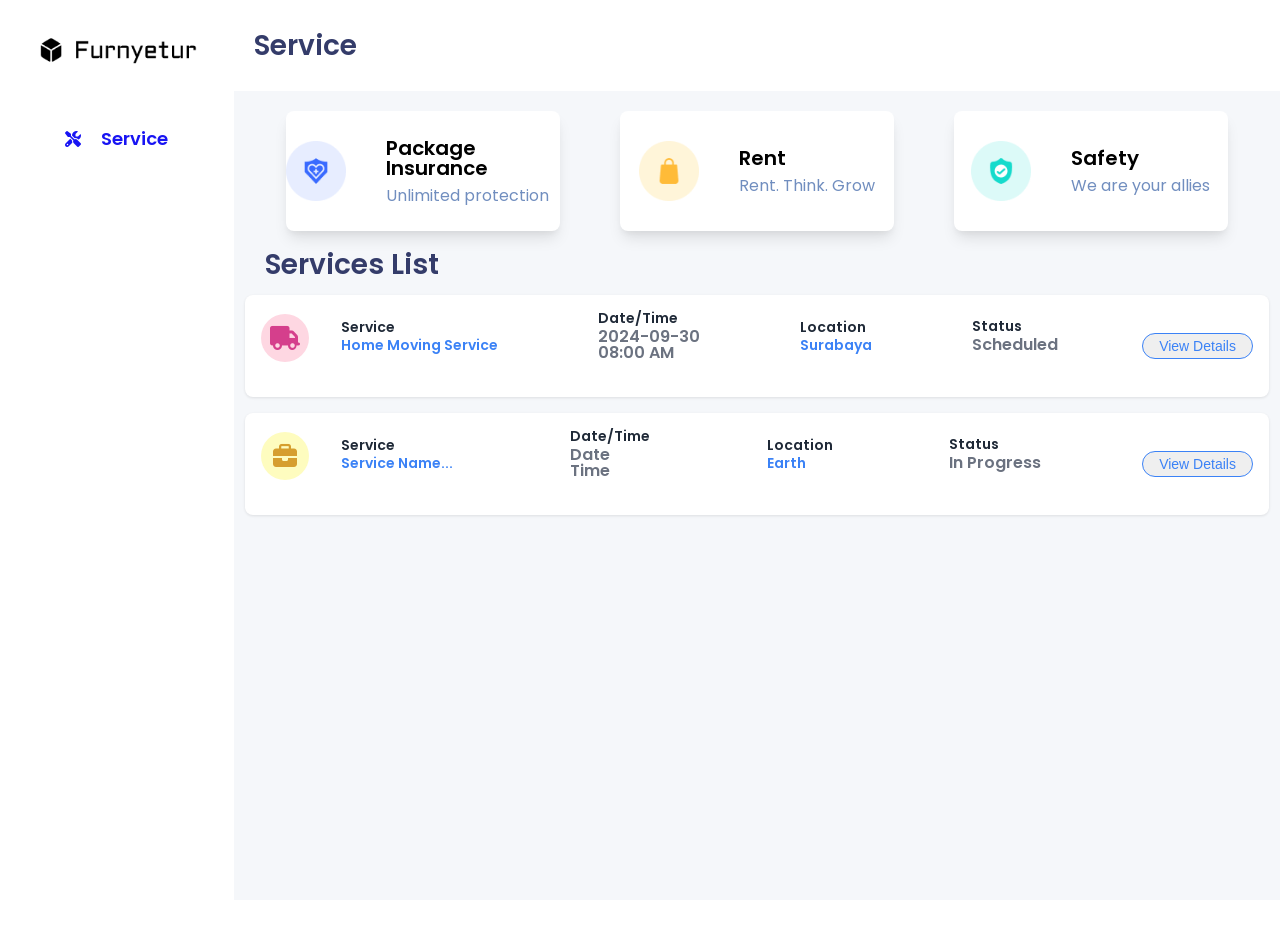
==== dashboard.html @ ea4fcfea "first-commit" ====
<!DOCTYPE html>
<html lang="en">

<head>
    <meta charset="UTF-8">
    <meta name="viewport" content="width=device-width, initial-scale=1.0">
    <link rel="preconnect" href="https://fonts.googleapis.com" />
    <link rel="preconnect" href="https://fonts.gstatic.com" crossorigin />
    <link rel="stylesheet" href="./css/reset.css">
    <link rel="stylesheet" href="https://cdnjs.cloudflare.com/ajax/libs/font-awesome/6.6.0/css/all.min.css"
        integrity="sha512-Kc323vGBEqzTmouAECnVceyQqyqdsSiqLQISBL29aUW4U/M7pSPA/gEUZQqv1cwx4OnYxTxve5UMg5GT6L4JJg=="
        crossorigin="anonymous" referrerpolicy="no-referrer" />
    <link
        href="https://fonts.googleapis.com/css2?family=Poppins:ital,wght@0,100;0,200;0,300;0,400;0,500;0,600;0,700;0,800;0,900;1,100;1,200;1,300;1,400;1,500;1,600;1,700;1,800;1,900&display=swap"
        rel="stylesheet" />
    <link rel="stylesheet" href="./css/fonts.css" />
    <link rel="stylesheet" href="./css/dashboard.style.css" />
    <title>Dashboard</title>
</head>

<body>
    <nav class="sidenav">
        <a href="">
            <img src="img/logo.png" alt="">
        </a>
        <div>
            <i class="fa-solid fa-screwdriver-wrench"></i>
            <p class="poppins-semibold">Service</p>
        </div>
    </nav>
    <section class="dashboard">
        <div class="dashboard-header">
            <h1 class="poppins-semibold">Service</h1>
        </div>
        <div class="dashboard-content">
            <div class="dashboard-top">
                <div class="dashboard-top-item">
                    <img src="/img/insurance.png" style="max-width: 60px; max-height: 60px;" alt="">
                    <div>
                        <h1 class="poppins-semibold" style="font-size: 20px;">Package Insurance</h1>
                        <p class="poppins-regular" style="color: #718EBF; margin-top: 10px;">Unlimited protection</p>
                    </div>
                </div>
                <div class="dashboard-top-item">
                    <img src="/img/rent.png" style="max-width: 60px; max-height: 60px;" alt="">
                    <div>
                        <h1 class="poppins-semibold" style="font-size: 20px;">Rent</h1>
                        <p class="poppins-regular" style="color: #718EBF; margin-top: 10px;">Rent. Think. Grow</p>
                    </div>
                </div>
                <div class="dashboard-top-item">
                    <img src="/img/safety.png" style="max-width: 60px; max-height: 60px;" alt="">
                    <div>
                        <h1 class="poppins-semibold" style="font-size: 20px;">Safety</h1>
                        <p class="poppins-regular" style="color: #718EBF; margin-top: 10px;">We are your allies</p>
                    </div>
                </div>
            </div>
            <div class="dashboard-bottom">
                <div class="services-container poppins-semibold">
                    <h1 class="services-title">Services List</h1>
                    <div class="service-card">
                        <div class="service-icon service-icon-pink">
                            <i class="fas fa-truck"></i>
                        </div>
                        <div class="service-content">
                            <div class="service-label">Service</div>
                            <div class="service-value">Home Moving Service</div>
                        </div>
                        <div class="service-content">
                            <div class="service-label">Date/Time</div>
                            <div class="service-value-gray">2024-09-30<br>08:00 AM</div>
                        </div>
                        <div class="service-content">
                            <div class="service-label">Location</div>
                            <div class="service-value">Surabaya</div>
                        </div>
                        <div class="service-content">
                            <div class="service-label">Status</div>
                            <div class="service-value-gray">Scheduled</div>
                        </div>
                        <div>
                            <button class="service-button">View Details</button>
                        </div>
                    </div>
                    <div class="service-card">
                        <div class="service-icon service-icon-yellow">
                            <i class="fas fa-briefcase"></i>
                        </div>
                        <div class="service-content">
                            <div class="service-label">Service</div>
                            <div class="service-value">Service Name...</div>
                        </div>
                        <div class="service-content">
                            <div class="service-label">Date/Time</div>
                            <div class="service-value-gray">Date<br>Time</div>
                        </div>
                        <div class="service-content">
                            <div class="service-label">Location</div>
                            <div class="service-value">Earth</div>
                        </div>
                        <div class="service-content">
                            <div class="service-label">Status</div>
                            <div class="service-value-gray">In Progress</div>
                        </div>
                        <div>
                            <button class="service-button">View Details</button>
                        </div>
                    </div>
                </div>
            </div>
        </div>
    </section>
</body>

</html>
---- css/fonts.css ----
.poppins-thin {
    font-family: "Poppins", system-ui;
    font-weight: 100;
    font-style: normal;
}

.poppins-extralight {
    font-family: "Poppins", system-ui;
    font-weight: 200;
    font-style: normal;
}

.poppins-light {
    font-family: "Poppins", system-ui;
    font-weight: 300;
    font-style: normal;
}

.poppins-regular {
    font-family: "Poppins", system-ui;
    font-weight: 400;
    font-style: normal;
}

.poppins-medium {
    font-family: "Poppins", system-ui;
    font-weight: 500;
    font-style: normal;
}

.poppins-semibold {
    font-family: "Poppins", system-ui;
    font-weight: 600;
    font-style: normal;
}

.poppins-bold {
    font-family: "Poppins", system-ui;
    font-weight: 700;
    font-style: normal;
}

.poppins-extrabold {
    font-family: "Poppins", system-ui;
    font-weight: 800;
    font-style: normal;
}

.poppins-black {
    font-family: "Poppins", system-ui;
    font-weight: 900;
    font-style: normal;
}

.poppins-thin-italic {
    font-family: "Poppins", system-ui;
    font-weight: 100;
    font-style: italic;
}

.poppins-extralight-italic {
    font-family: "Poppins", system-ui;
    font-weight: 200;
    font-style: italic;
}

.poppins-light-italic {
    font-family: "Poppins", system-ui;
    font-weight: 300;
    font-style: italic;
}

.poppins-regular-italic {
    font-family: "Poppins", system-ui;
    font-weight: 400;
    font-style: italic;
}

.poppins-medium-italic {
    font-family: "Poppins", system-ui;
    font-weight: 500;
    font-style: italic;
}

.poppins-semibold-italic {
    font-family: "Poppins", system-ui;
    font-weight: 600;
    font-style: italic;
}

.poppins-bold-italic {
    font-family: "Poppins", system-ui;
    font-weight: 700;
    font-style: italic;
}

.poppins-extrabold-italic {
    font-family: "Poppins", system-ui;
    font-weight: 800;
    font-style: italic;
}

.poppins-black-italic {
    font-family: "Poppins", system-ui;
    font-weight: 900;
    font-style: italic;
}
---- css/dashboard.style.css ----
body {
    display: flex;
    overflow: hidden;
}

.sidenav {
    width: 200px;
    height: 100vh;
    padding: 20px;
}

.sidenav a {
    height: 60px;
    display: flex;
    align-items: center;
    justify-content: center;
}

.sidenav img {
    max-width: 160px;
}

.sidenav div {
    margin-top: 50px;
    display: flex;
    align-items: center;
    justify-content: center;
    gap: 20px;
    color: #1814F3;
}

.sidenav div p {
    font-size: 18px;
    text-align: center;
}

.dashboard {
    width: calc(100vw - 200px);
    height: 100vh;
    display: flex;
    align-items: center;
    justify-content: center;
    flex-direction: column;
    background: white;
}

.dashboard-header {
    width: 100%;
    height: 60px;
    display: flex;
    align-items: center;
    margin: 20px;
}

.dashboard-header h1 {
    font-size: 28px;
    color: #343C6A;
    margin-left: 20px;
}

.dashboard-content {
    width: 100%;
    height: 100%;
    background: #F5F7FA;
    padding: 20px 0;
}

.dashboard-top {
    height: 120px;
    width: 90%;
    display: grid;
    grid-template-columns: repeat(3, 1fr);
    grid-template-rows: 1fr;
    grid-column-gap: 60px;
    grid-row-gap: 20px;
    margin: 0 auto;
}

.dashboard-top-item:nth-child(1) {
    grid-area: 1 / 1 / 2 / 2;
    background: white;
    border-radius: 0.5em;
    box-shadow: 0 10px 15px -3px rgba(0, 0, 0, 0.1), 0 4px 6px -2px rgba(0, 0, 0, 0.05);
    display: flex;
    justify-content: center;
    align-items: center;
    gap: 40px;
}

.dashboard-top-item:nth-child(2) {
    grid-area: 1 / 2 / 2 / 3;
    background: white;
    border-radius: 0.5em;
    box-shadow: 0 10px 15px -3px rgba(0, 0, 0, 0.1), 0 4px 6px -2px rgba(0, 0, 0, 0.05);
    display: flex;
    justify-content: center;
    align-items: center;
    gap: 40px;
}

.dashboard-top-item:nth-child(3) {
    grid-area: 1 / 3 / 2 / 4;
    background: white;
    border-radius: 0.5em;
    box-shadow: 0 10px 15px -3px rgba(0, 0, 0, 0.1), 0 4px 6px -2px rgba(0, 0, 0, 0.05);
    display: flex;
    justify-content: center;
    align-items: center;
    gap: 40px;
}

.dashboard-bottom h1 {
    font-size: 28px;
    color: #343C6A;
    margin-left: 20px;
    margin-top: 20px;
}

.service {
    display: flex;
    align-items: center;
    border: 1px solid #eee;
    padding: 1rem;
    margin-bottom: 1rem;
    border-radius: 5px;
}

.service-icon {
    width: 40px;
    height: 40px;
    margin-right: 1rem;
}

.service-details {
    flex-grow: 1;
}

.detail-row {
    display: flex;
    justify-content: space-between;
    margin-bottom: 0.5rem;
}

.detail-label {
    font-weight: bold;
}

.view-details-button {
    background-color: #5c6ac4;
    color: white;
    border: none;
    padding: 0.5rem 1rem;
    border-radius: 5px;
    cursor: pointer;
}

.services-container {
    max-width: 1024px;
    margin: 0 auto;
}
.services-title {
    font-size: 1.25rem;
    font-weight: 600;
    color: #1f2937;
    margin-bottom: 16px;
}
.service-card {
    background-color: #ffffff;
    border-radius: 0.5rem;
    box-shadow: 0 1px 3px rgba(0, 0, 0, 0.1);
    padding: 16px;
    margin-bottom: 16px;
    display: flex;
    align-items: center;
    flex-wrap: wrap;
}
.service-icon {
    width: 48px;
    height: 48px;
    border-radius: 50%;
    display: flex;
    align-items: center;
    justify-content: center;
    margin-bottom: 16px;
}
.service-icon-pink {
    background-color: #fed7e2;
}
.service-icon-yellow {
    background-color: #fefcbf;
}
.service-icon i {
    font-size: 1.5rem;
}
.service-icon-pink i {
    color: #d53f8c;
}
.service-icon-yellow i {
    color: #d69e2e;
}
.service-content {
    margin-left: 16px;
    flex-grow: 1;
    min-width: 150px;
    margin-bottom: 16px;
}
.service-content div {
    margin-bottom: 4px;
}
.service-label {
    font-size: 0.875rem;
    font-weight: 600;
    color: #1f2937;
}
.service-value {
    font-size: 0.875rem;
    color: #3b82f6;
}
.service-value-gray {
    color: #6b7280;
}
.service-button {
    color: #3b82f6;
    border: 1px solid #3b82f6;
    border-radius: 9999px;
    padding: 4px 16px;
    font-size: 0.875rem;
    cursor: pointer;
    margin-left: auto;
}

@media (max-width: 1080px) {
    .sidenav {
        display: none;
    }

    .dashboard {
        width: 100vw;
    }

    .dashboard-top {
        height: auto;
        width: 90%;
        grid-template-columns: 1fr;
        grid-template-rows: repeat(3, 1fr);
    }

    .dashboard-top-item:nth-child(1) {
        grid-area: 1 / 1 / 2 / 2;
        padding: 20px;
    }

    .dashboard-top-item:nth-child(2) {
        grid-area: 2 / 1 / 3 / 2;
        padding: 20px;
    }

    .dashboard-top-item:nth-child(3) {
        grid-area: 3 / 1 / 4 / 2;
        padding: 20px;
    }

    .service-card {
        flex-wrap: nowrap;
    }
    .service-icon {
        margin-bottom: 0;
    }
    .service-content {
        margin-bottom: 0;
    }
}
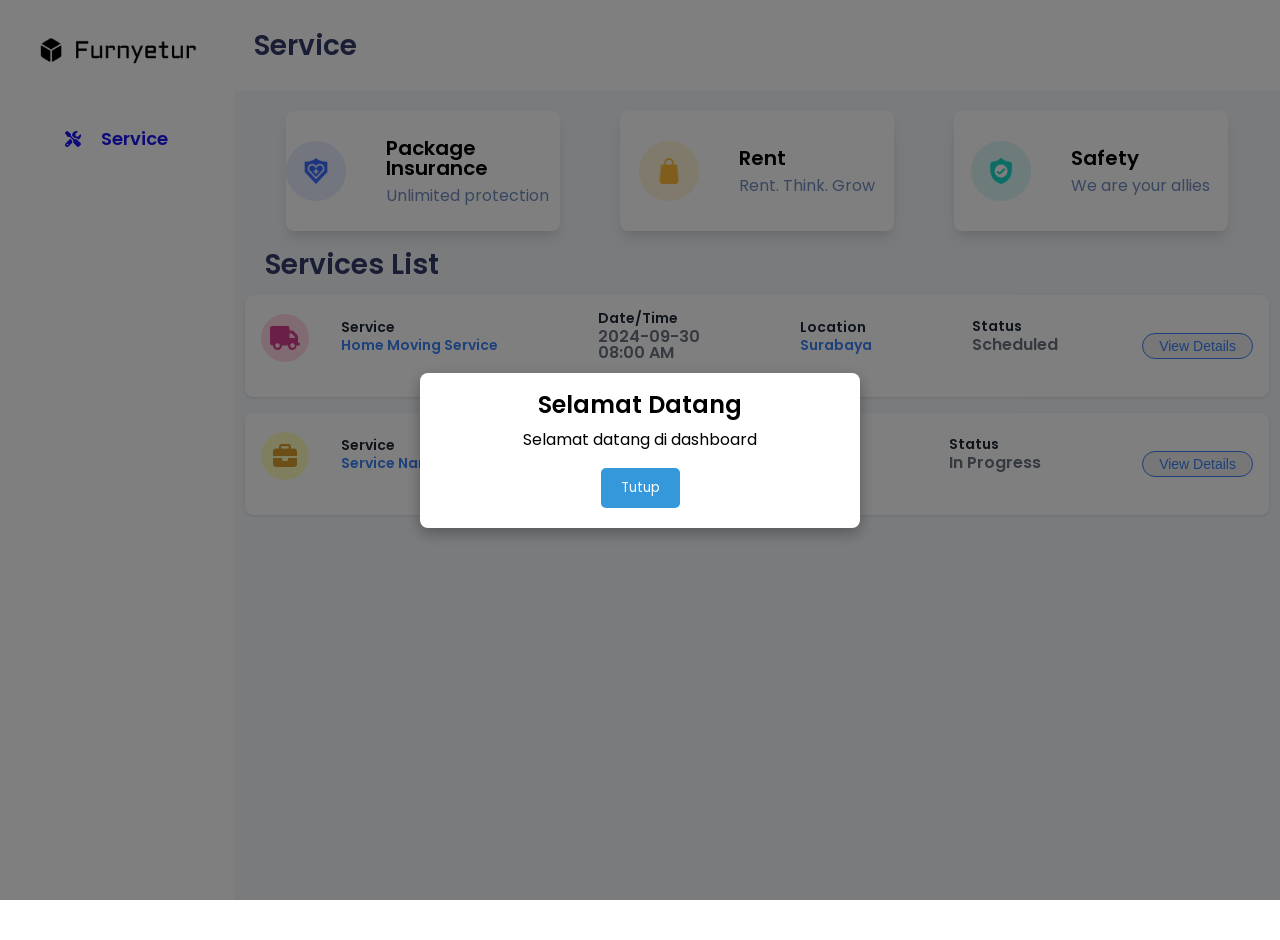
==== commit 2f2099de: "upload tugas4" ====
--- a/dashboard.html
+++ b/dashboard.html
@@ -111,6 +111,16 @@
             </div>
         </div>
     </section>
+
+    <div class="popup-overlay" id="popupOverlay">
+        <div class="popup-box">
+            <h2 class="poppins-semibold">Selamat Datang <span id="user"></span></h2>
+            <p class="poppins-regular">Selamat datang di dashboard</p>
+            <button id="closePopup" class="poppins-regular">Tutup</button>
+        </div>
+    </div>
+
+    <script src="js/dashboard.js"></script>
 </body>
 
 </html>
--- a/css/dashboard.style.css
+++ b/css/dashboard.style.css
@@ -1,272 +1,323 @@
 body {
-    display: flex;
-    overflow: hidden;
+  display: flex;
+  overflow: hidden;
 }
 
 .sidenav {
-    width: 200px;
-    height: 100vh;
+  width: 200px;
+  height: 100vh;
+  padding: 20px;
+}
+
+.sidenav a {
+  height: 60px;
+  display: flex;
+  align-items: center;
+  justify-content: center;
+}
+
+.sidenav img {
+  max-width: 160px;
+}
+
+.sidenav div {
+  margin-top: 50px;
+  display: flex;
+  align-items: center;
+  justify-content: center;
+  gap: 20px;
+  color: #1814f3;
+}
+
+.sidenav div p {
+  font-size: 18px;
+  text-align: center;
+}
+
+.dashboard {
+  width: calc(100vw - 200px);
+  height: 100vh;
+  display: flex;
+  align-items: center;
+  justify-content: center;
+  flex-direction: column;
+  background: white;
+}
+
+.dashboard-header {
+  width: 100%;
+  height: 60px;
+  display: flex;
+  align-items: center;
+  margin: 20px;
+}
+
+.dashboard-header h1 {
+  font-size: 28px;
+  color: #343c6a;
+  margin-left: 20px;
+}
+
+.dashboard-content {
+  width: 100%;
+  height: 100%;
+  background: #f5f7fa;
+  padding: 20px 0;
+}
+
+.dashboard-top {
+  height: 120px;
+  width: 90%;
+  display: grid;
+  grid-template-columns: repeat(3, 1fr);
+  grid-template-rows: 1fr;
+  grid-column-gap: 60px;
+  grid-row-gap: 20px;
+  margin: 0 auto;
+}
+
+.dashboard-top-item:nth-child(1) {
+  grid-area: 1 / 1 / 2 / 2;
+  background: white;
+  border-radius: 0.5em;
+  box-shadow: 0 10px 15px -3px rgba(0, 0, 0, 0.1),
+    0 4px 6px -2px rgba(0, 0, 0, 0.05);
+  display: flex;
+  justify-content: center;
+  align-items: center;
+  gap: 40px;
+}
+
+.dashboard-top-item:nth-child(2) {
+  grid-area: 1 / 2 / 2 / 3;
+  background: white;
+  border-radius: 0.5em;
+  box-shadow: 0 10px 15px -3px rgba(0, 0, 0, 0.1),
+    0 4px 6px -2px rgba(0, 0, 0, 0.05);
+  display: flex;
+  justify-content: center;
+  align-items: center;
+  gap: 40px;
+}
+
+.dashboard-top-item:nth-child(3) {
+  grid-area: 1 / 3 / 2 / 4;
+  background: white;
+  border-radius: 0.5em;
+  box-shadow: 0 10px 15px -3px rgba(0, 0, 0, 0.1),
+    0 4px 6px -2px rgba(0, 0, 0, 0.05);
+  display: flex;
+  justify-content: center;
+  align-items: center;
+  gap: 40px;
+}
+
+.dashboard-bottom h1 {
+  font-size: 28px;
+  color: #343c6a;
+  margin-left: 20px;
+  margin-top: 20px;
+}
+
+.service {
+  display: flex;
+  align-items: center;
+  border: 1px solid #eee;
+  padding: 1rem;
+  margin-bottom: 1rem;
+  border-radius: 5px;
+}
+
+.service-icon {
+  width: 40px;
+  height: 40px;
+  margin-right: 1rem;
+}
+
+.service-details {
+  flex-grow: 1;
+}
+
+.detail-row {
+  display: flex;
+  justify-content: space-between;
+  margin-bottom: 0.5rem;
+}
+
+.detail-label {
+  font-weight: bold;
+}
+
+.view-details-button {
+  background-color: #5c6ac4;
+  color: white;
+  border: none;
+  padding: 0.5rem 1rem;
+  border-radius: 5px;
+  cursor: pointer;
+}
+
+.services-container {
+  max-width: 1024px;
+  margin: 0 auto;
+}
+.services-title {
+  font-size: 1.25rem;
+  font-weight: 600;
+  color: #1f2937;
+  margin-bottom: 16px;
+}
+.service-card {
+  background-color: #ffffff;
+  border-radius: 0.5rem;
+  box-shadow: 0 1px 3px rgba(0, 0, 0, 0.1);
+  padding: 16px;
+  margin-bottom: 16px;
+  display: flex;
+  align-items: center;
+  flex-wrap: wrap;
+}
+.service-icon {
+  width: 48px;
+  height: 48px;
+  border-radius: 50%;
+  display: flex;
+  align-items: center;
+  justify-content: center;
+  margin-bottom: 16px;
+}
+.service-icon-pink {
+  background-color: #fed7e2;
+}
+.service-icon-yellow {
+  background-color: #fefcbf;
+}
+.service-icon i {
+  font-size: 1.5rem;
+}
+.service-icon-pink i {
+  color: #d53f8c;
+}
+.service-icon-yellow i {
+  color: #d69e2e;
+}
+.service-content {
+  margin-left: 16px;
+  flex-grow: 1;
+  min-width: 150px;
+  margin-bottom: 16px;
+}
+.service-content div {
+  margin-bottom: 4px;
+}
+.service-label {
+  font-size: 0.875rem;
+  font-weight: 600;
+  color: #1f2937;
+}
+.service-value {
+  font-size: 0.875rem;
+  color: #3b82f6;
+}
+.service-value-gray {
+  color: #6b7280;
+}
+.service-button {
+  color: #3b82f6;
+  border: 1px solid #3b82f6;
+  border-radius: 9999px;
+  padding: 4px 16px;
+  font-size: 0.875rem;
+  cursor: pointer;
+  margin-left: auto;
+}
+
+/* Background overlay */
+.popup-overlay {
+  position: fixed;
+  top: 0;
+  left: 0;
+  width: 100%;
+  height: 100%;
+  background: rgba(0, 0, 0, 0.5);
+  display: none; /* Hidden by default */
+  justify-content: center;
+  align-items: center;
+  z-index: 9999;
+}
+
+/* Popup box */
+.popup-box {
+  background-color: #fff;
+  padding: 20px;
+  border-radius: 8px;
+  box-shadow: 0 5px 15px rgba(0, 0, 0, 0.3);
+  text-align: center;
+  max-width: 400px;
+  width: 100%;
+}
+
+.popup-box h2 {
+  font-size: 24px;
+  margin-bottom: 15px;
+}
+
+.popup-box p {
+  font-size: 16px;
+  margin-bottom: 20px;
+}
+
+.popup-box button {
+  background-color: #3498db;
+  color: white;
+  padding: 10px 20px;
+  border: none;
+  border-radius: 5px;
+  cursor: pointer;
+}
+
+.popup-box button:hover {
+  background-color: #2980b9;
+}
+
+@media (max-width: 1080px) {
+  .sidenav {
+    display: none;
+  }
+
+  .dashboard {
+    width: 100vw;
+  }
+
+  .dashboard-top {
+    height: auto;
+    width: 90%;
+    grid-template-columns: 1fr;
+    grid-template-rows: repeat(3, 1fr);
+  }
+
+  .dashboard-top-item:nth-child(1) {
+    grid-area: 1 / 1 / 2 / 2;
     padding: 20px;
-}
-
-.sidenav a {
-    height: 60px;
-    display: flex;
-    align-items: center;
-    justify-content: center;
-}
-
-.sidenav img {
-    max-width: 160px;
-}
-
-.sidenav div {
-    margin-top: 50px;
-    display: flex;
-    align-items: center;
-    justify-content: center;
-    gap: 20px;
-    color: #1814F3;
-}
-
-.sidenav div p {
-    font-size: 18px;
-    text-align: center;
-}
-
-.dashboard {
-    width: calc(100vw - 200px);
-    height: 100vh;
-    display: flex;
-    align-items: center;
-    justify-content: center;
-    flex-direction: column;
-    background: white;
-}
-
-.dashboard-header {
-    width: 100%;
-    height: 60px;
-    display: flex;
-    align-items: center;
-    margin: 20px;
-}
-
-.dashboard-header h1 {
-    font-size: 28px;
-    color: #343C6A;
-    margin-left: 20px;
-}
-
-.dashboard-content {
-    width: 100%;
-    height: 100%;
-    background: #F5F7FA;
-    padding: 20px 0;
-}
-
-.dashboard-top {
-    height: 120px;
-    width: 90%;
-    display: grid;
-    grid-template-columns: repeat(3, 1fr);
-    grid-template-rows: 1fr;
-    grid-column-gap: 60px;
-    grid-row-gap: 20px;
-    margin: 0 auto;
-}
-
-.dashboard-top-item:nth-child(1) {
-    grid-area: 1 / 1 / 2 / 2;
-    background: white;
-    border-radius: 0.5em;
-    box-shadow: 0 10px 15px -3px rgba(0, 0, 0, 0.1), 0 4px 6px -2px rgba(0, 0, 0, 0.05);
-    display: flex;
-    justify-content: center;
-    align-items: center;
-    gap: 40px;
-}
-
-.dashboard-top-item:nth-child(2) {
-    grid-area: 1 / 2 / 2 / 3;
-    background: white;
-    border-radius: 0.5em;
-    box-shadow: 0 10px 15px -3px rgba(0, 0, 0, 0.1), 0 4px 6px -2px rgba(0, 0, 0, 0.05);
-    display: flex;
-    justify-content: center;
-    align-items: center;
-    gap: 40px;
-}
-
-.dashboard-top-item:nth-child(3) {
-    grid-area: 1 / 3 / 2 / 4;
-    background: white;
-    border-radius: 0.5em;
-    box-shadow: 0 10px 15px -3px rgba(0, 0, 0, 0.1), 0 4px 6px -2px rgba(0, 0, 0, 0.05);
-    display: flex;
-    justify-content: center;
-    align-items: center;
-    gap: 40px;
-}
-
-.dashboard-bottom h1 {
-    font-size: 28px;
-    color: #343C6A;
-    margin-left: 20px;
-    margin-top: 20px;
-}
-
-.service {
-    display: flex;
-    align-items: center;
-    border: 1px solid #eee;
-    padding: 1rem;
-    margin-bottom: 1rem;
-    border-radius: 5px;
-}
-
-.service-icon {
-    width: 40px;
-    height: 40px;
-    margin-right: 1rem;
-}
-
-.service-details {
-    flex-grow: 1;
-}
-
-.detail-row {
-    display: flex;
-    justify-content: space-between;
-    margin-bottom: 0.5rem;
-}
-
-.detail-label {
-    font-weight: bold;
-}
-
-.view-details-button {
-    background-color: #5c6ac4;
-    color: white;
-    border: none;
-    padding: 0.5rem 1rem;
-    border-radius: 5px;
-    cursor: pointer;
-}
-
-.services-container {
-    max-width: 1024px;
-    margin: 0 auto;
-}
-.services-title {
-    font-size: 1.25rem;
-    font-weight: 600;
-    color: #1f2937;
-    margin-bottom: 16px;
-}
-.service-card {
-    background-color: #ffffff;
-    border-radius: 0.5rem;
-    box-shadow: 0 1px 3px rgba(0, 0, 0, 0.1);
-    padding: 16px;
-    margin-bottom: 16px;
-    display: flex;
-    align-items: center;
-    flex-wrap: wrap;
-}
-.service-icon {
-    width: 48px;
-    height: 48px;
-    border-radius: 50%;
-    display: flex;
-    align-items: center;
-    justify-content: center;
-    margin-bottom: 16px;
-}
-.service-icon-pink {
-    background-color: #fed7e2;
-}
-.service-icon-yellow {
-    background-color: #fefcbf;
-}
-.service-icon i {
-    font-size: 1.5rem;
-}
-.service-icon-pink i {
-    color: #d53f8c;
-}
-.service-icon-yellow i {
-    color: #d69e2e;
-}
-.service-content {
-    margin-left: 16px;
-    flex-grow: 1;
-    min-width: 150px;
-    margin-bottom: 16px;
-}
-.service-content div {
-    margin-bottom: 4px;
-}
-.service-label {
-    font-size: 0.875rem;
-    font-weight: 600;
-    color: #1f2937;
-}
-.service-value {
-    font-size: 0.875rem;
-    color: #3b82f6;
-}
-.service-value-gray {
-    color: #6b7280;
-}
-.service-button {
-    color: #3b82f6;
-    border: 1px solid #3b82f6;
-    border-radius: 9999px;
-    padding: 4px 16px;
-    font-size: 0.875rem;
-    cursor: pointer;
-    margin-left: auto;
-}
-
-@media (max-width: 1080px) {
-    .sidenav {
-        display: none;
-    }
-
-    .dashboard {
-        width: 100vw;
-    }
-
-    .dashboard-top {
-        height: auto;
-        width: 90%;
-        grid-template-columns: 1fr;
-        grid-template-rows: repeat(3, 1fr);
-    }
-
-    .dashboard-top-item:nth-child(1) {
-        grid-area: 1 / 1 / 2 / 2;
-        padding: 20px;
-    }
-
-    .dashboard-top-item:nth-child(2) {
-        grid-area: 2 / 1 / 3 / 2;
-        padding: 20px;
-    }
-
-    .dashboard-top-item:nth-child(3) {
-        grid-area: 3 / 1 / 4 / 2;
-        padding: 20px;
-    }
-
-    .service-card {
-        flex-wrap: nowrap;
-    }
-    .service-icon {
-        margin-bottom: 0;
-    }
-    .service-content {
-        margin-bottom: 0;
-    }
-}+  }
+
+  .dashboard-top-item:nth-child(2) {
+    grid-area: 2 / 1 / 3 / 2;
+    padding: 20px;
+  }
+
+  .dashboard-top-item:nth-child(3) {
+    grid-area: 3 / 1 / 4 / 2;
+    padding: 20px;
+  }
+
+  .service-card {
+    flex-wrap: nowrap;
+  }
+  .service-icon {
+    margin-bottom: 0;
+  }
+  .service-content {
+    margin-bottom: 0;
+  }
+}
